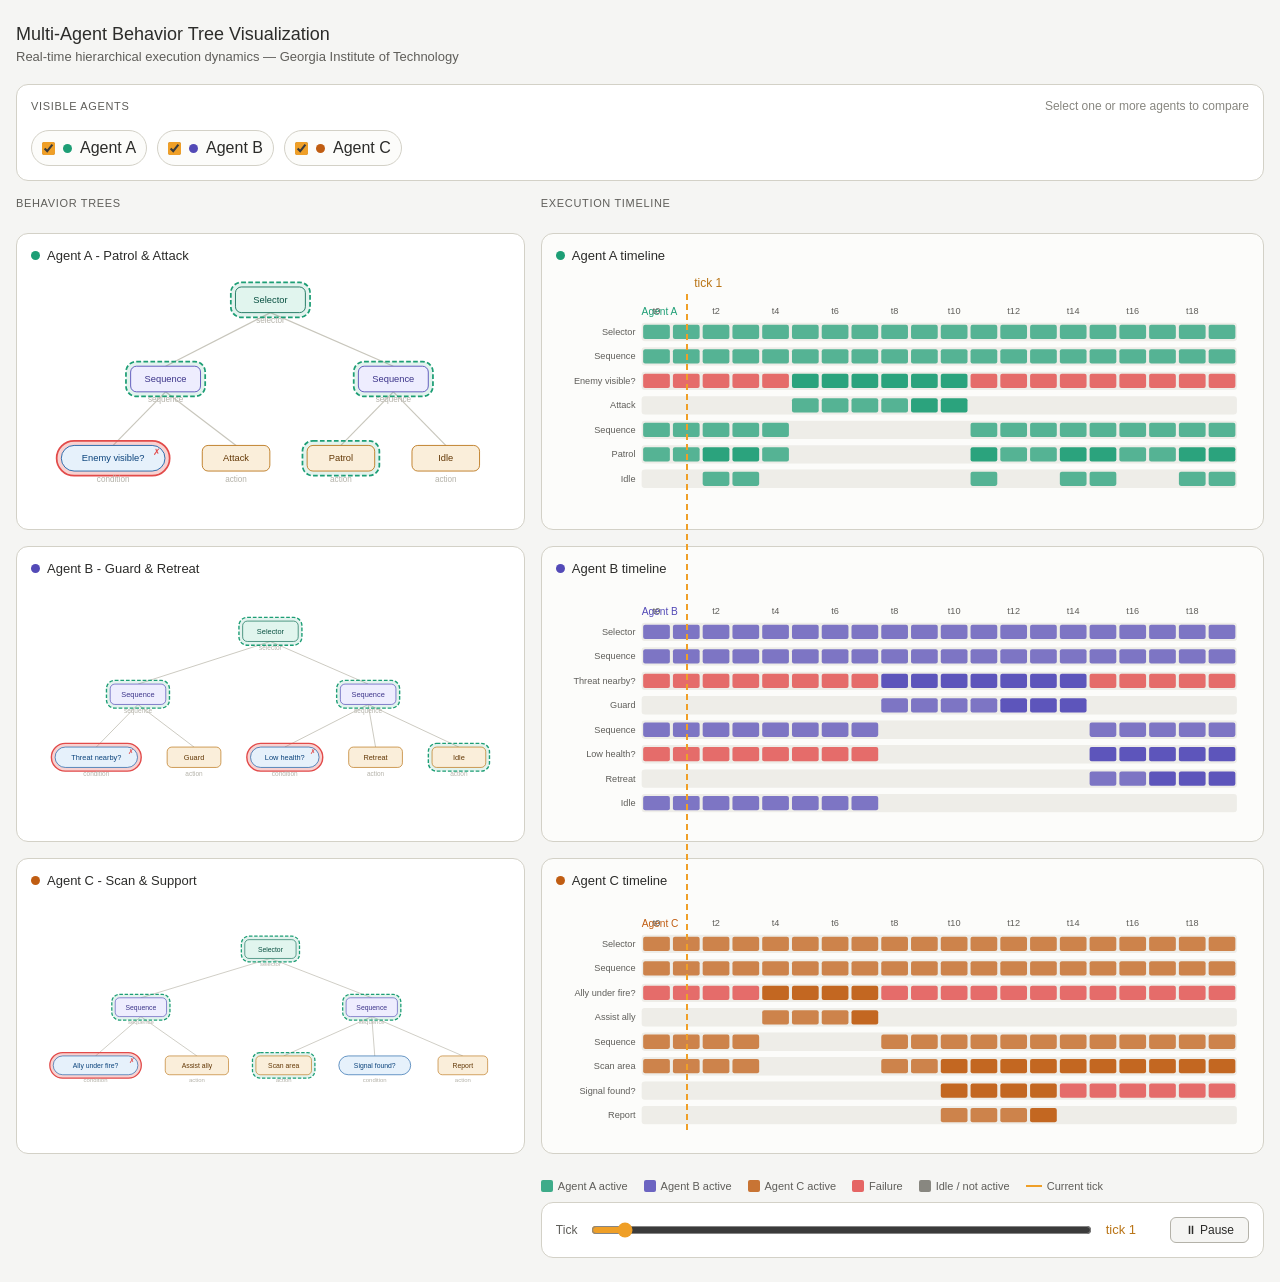
==== index.html @ 64e80cc0 "change layout & add some interactions" ====
<!DOCTYPE html>
<html lang="en">
<head>
  <meta charset="UTF-8" />
  <meta name="viewport" content="width=device-width, initial-scale=1.0"/>
  <title>Multi-Agent Behavior Tree Visualization</title>
  <link rel="stylesheet" href="styles.css" />
</head>
<body>
  <div class="page-shell">
    <h1>Multi-Agent Behavior Tree Visualization</h1>
    <p class="subtitle">Real-time hierarchical execution dynamics — Georgia Institute of Technology</p>
    <div class="timeline-overlay" aria-hidden="true">
      <div class="shared-tick-line" id="sharedTickLine"></div>
      <div class="shared-tick-label" id="sharedTickLabel">tick 0</div>
    </div>

    <div class="selector-card">
      <div class="selector-header">
        <div class="section-label">Visible agents</div>
        <div class="selector-hint">Select one or more agents to compare</div>
      </div>
      <div class="agent-selector" id="agentSelector"></div>
    </div>

    <div class="viz-layout">
      <div class="section-label">Behavior trees</div>
      <div class="section-label">Execution timeline</div>
      <div id="agentRows"></div>

      <div class="timeline-footer">
        <div class="legend" id="legend"></div>
        <div class="controls">
          <label>Tick</label>
          <input type="range" id="tickSlider" min="0" max="19" value="0" step="1"
            oninput="onSlider(this.value)">
          <span class="tick-display" id="tickDisplay">tick 0</span>
          <button id="playBtn" onclick="togglePlay()">⏸ Pause</button>
        </div>
      </div>
    </div>
  </div>

  <!-- ── Load mock data first, then the main app ── -->
  <script src="mockData.js"></script>
  <script src="main.js"></script>

</body>
</html>
---- styles.css ----
*, *::before, *::after { box-sizing: border-box; margin: 0; padding: 0; }
body {
  font-family: -apple-system, BlinkMacSystemFont, 'Segoe UI', sans-serif;
  background: #f5f5f3;
  color: #2c2c2a;
  padding: 24px 16px;
  min-height: 100vh;
}
@media (prefers-color-scheme: dark) {
  body { background: #1a1a18; color: #c2c0b6; }
  .tree-card, .controls, .selector-card { background: #2c2c2a; border-color: #444441; }
  .timeline-agent-card { background: #242422; border-color: #444441; }
  .selector-option { background: #242422; border-color: #444441; }
  .section-label { color: #888780; }
  .subtitle { color: #888780; }
  button { background: #3a3a38; border-color: #555553; color: #c2c0b6; }
  button:hover { background: #4a4a48; }
}

h1 { font-size: 18px; font-weight: 500; margin-bottom: 4px; }
.subtitle { font-size: 13px; color: #5F5E5A; margin-bottom: 20px; }

.page-shell {
  max-width: 1380px;
  margin: 0 auto;
  position: relative;
}

.selector-card {
  background: #fff;
  border: 0.5px solid #d3d1c7;
  border-radius: 12px;
  padding: 14px;
  margin-bottom: 16px;
}

.selector-header {
  display: flex;
  justify-content: space-between;
  align-items: baseline;
  gap: 12px;
  margin-bottom: 10px;
}

.selector-hint {
  font-size: 12px;
  color: #888780;
}

.agent-selector {
  display: flex;
  gap: 10px;
  flex-wrap: wrap;
}

.selector-option {
  display: inline-flex;
  align-items: center;
  gap: 8px;
  padding: 8px 10px;
  border: 0.5px solid #d3d1c7;
  border-radius: 999px;
  background: #fcfcfa;
}

.selector-option input {
  accent-color: #EF9F27;
}

.viz-layout {
  display: grid;
  grid-template-columns: minmax(360px, 0.95fr) minmax(520px, 1.35fr);
  gap: 16px;
  align-items: stretch;
}

#agentRows {
  grid-column: 1 / -1;
  display: flex;
  flex-direction: column;
  gap: 16px;
}

.agent-row {
  grid-column: 1 / -1;
  display: grid;
  grid-template-columns: minmax(360px, 0.95fr) minmax(520px, 1.35fr);
  gap: 16px;
}

.section-label {
  font-size: 11px; font-weight: 500; color: #5F5E5A;
  text-transform: uppercase; letter-spacing: 0.06em; margin-bottom: 8px;
}

.tree-card {
  background: #fff; border: 0.5px solid #d3d1c7;
  border-radius: 12px; padding: 14px;
  display: flex;
  flex-direction: column;
  min-height: 0;
}
.tree-title {
  font-weight: 500; font-size: 13px;
  margin-bottom: 10px;
  display: flex; align-items: center; gap: 7px;
}
.tree-card svg {
  flex: 1;
  width: 100%;
  min-height: 240px;
}
.agent-dot { width: 9px; height: 9px; border-radius: 50%; flex-shrink: 0; }
.dot-a { background: #1D9E75; }
.dot-b { background: #534AB7; }
.dot-c { background: #C05D12; }

.timeline-agent-card {
  border: 0.5px solid #d3d1c7;
  border-radius: 12px;
  padding: 14px 14px 12px;
  background: #fcfcfa;
  display: flex;
  flex-direction: column;
  min-height: 0;
}
.timeline-agent-card svg {
  width: 100%;
  flex: 1;
  min-height: 180px;
}
.timeline-agent-card .tree-title {
  margin-bottom: 8px;
}
.timeline-footer {
  grid-column: 2;
  display: flex;
  flex-direction: column;
  gap: 10px;
}

.controls {
  background: #fff; border: 0.5px solid #d3d1c7;
  border-radius: 12px; padding: 14px;
  display: flex; align-items: center; gap: 14px; flex-wrap: wrap;
}
.controls label { font-size: 12px; color: #5F5E5A; white-space: nowrap; }
input[type=range] { flex: 1; min-width: 120px; accent-color: #EF9F27; }
.tick-display {
  font-size: 13px; font-weight: 500; color: #BA7517;
  min-width: 50px; white-space: nowrap;
}
button {
  font-size: 12px; padding: 5px 14px; border-radius: 6px;
  border: 0.5px solid #b4b2a9; background: #f5f5f3;
  color: #2c2c2a; cursor: pointer; white-space: nowrap;
}
button:hover { background: #e8e7e3; }

.legend { display: flex; gap: 16px; margin-top: 10px; flex-wrap: wrap; }
.legend-item { display: flex; align-items: center; gap: 5px; font-size: 11px; color: #5F5E5A; }
.legend-swatch { width: 12px; height: 12px; border-radius: 2px; flex-shrink: 0; }
.legend-dash { width: 16px; height: 2px; background: #EF9F27; flex-shrink: 0; }
.timeline-overlay {
  position: absolute;
  inset: 0;
  pointer-events: none;
  z-index: 5;
}
.shared-tick-line {
  position: absolute;
  width: 0;
  border-left: 2px dashed #EF9F27;
  display: none;
}
.shared-tick-label {
  position: absolute;
  font-size: 12px;
  font-weight: 500;
  color: #BA7517;
  white-space: nowrap;
  display: none;
}

@media (max-width: 980px) {
  .viz-layout {
    grid-template-columns: 1fr;
  }

  #agentRows,
  .agent-row {
    grid-template-columns: 1fr;
  }

  .tree-card svg {
    min-height: 220px;
  }

  .timeline-agent-card svg {
    min-height: 220px;
  }

  .timeline-footer {
    grid-column: auto;
  }

  .selector-header {
    flex-direction: column;
    align-items: flex-start;
  }
}
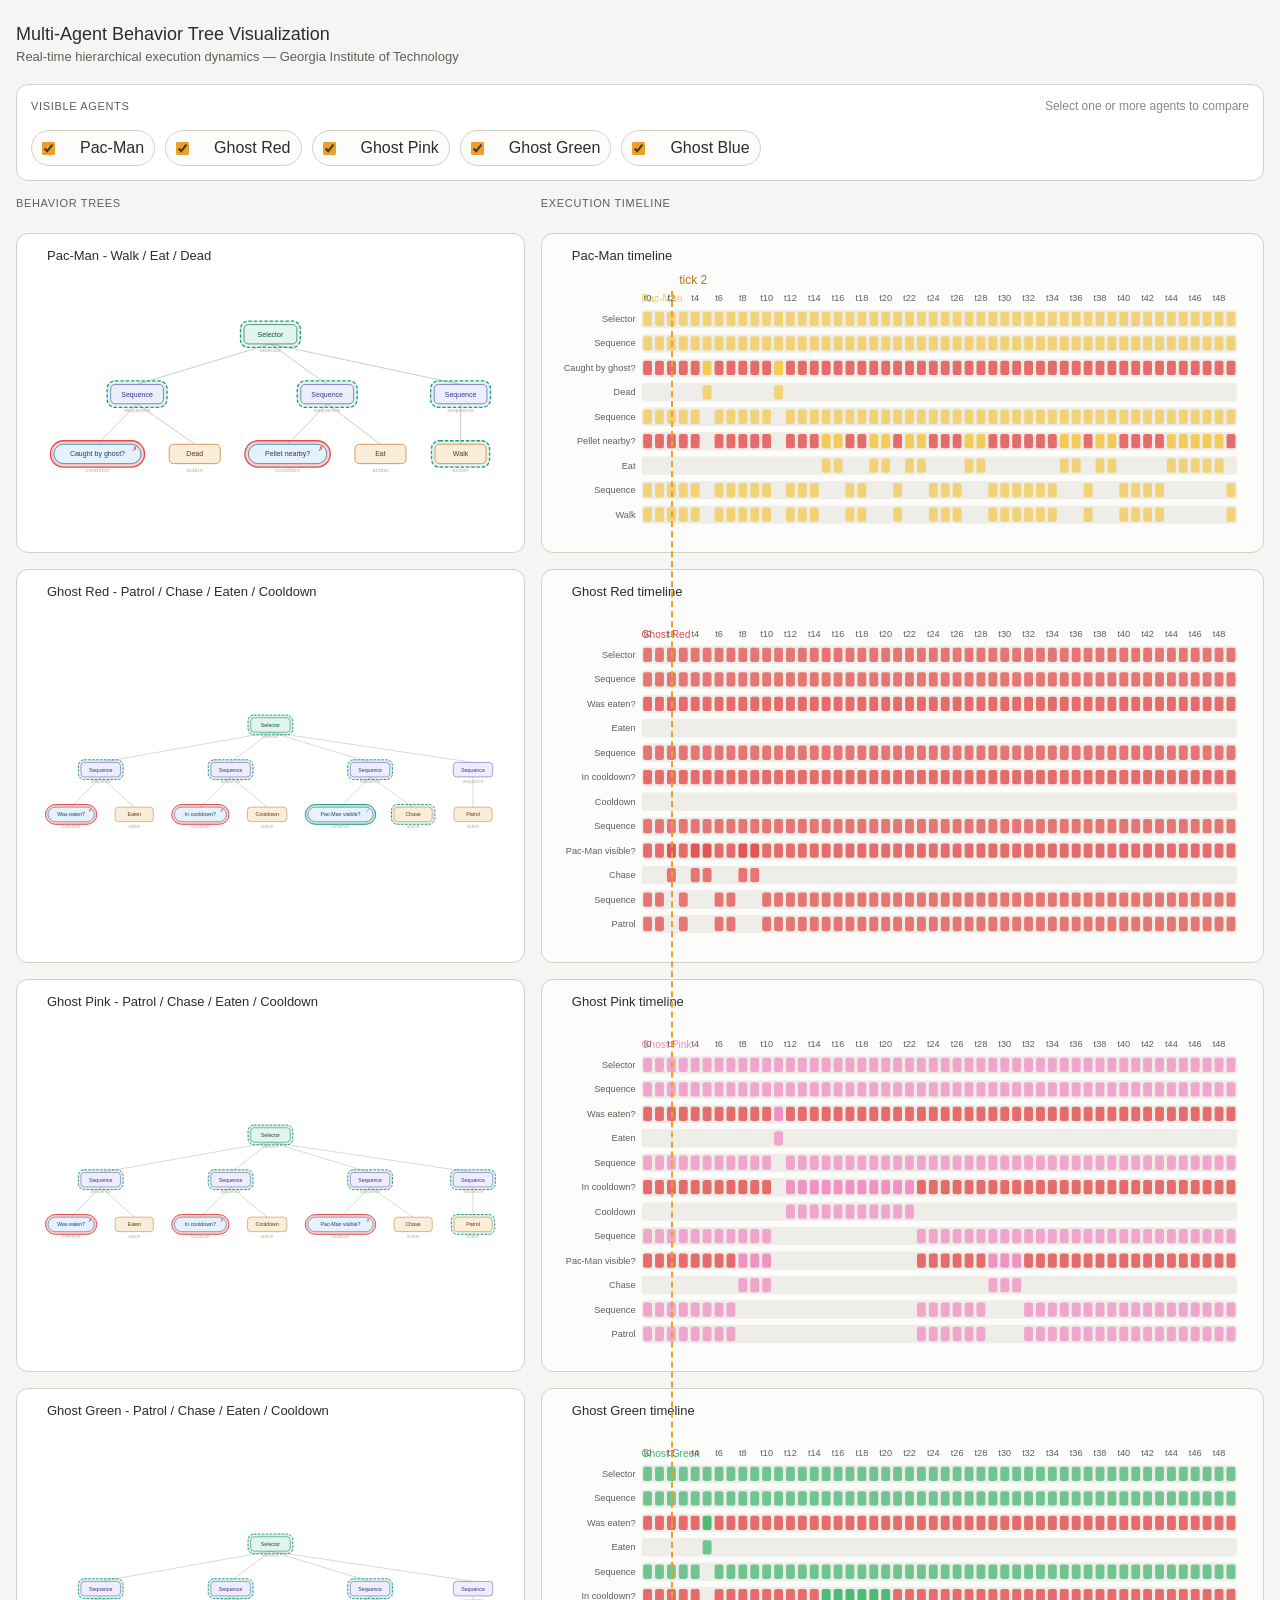
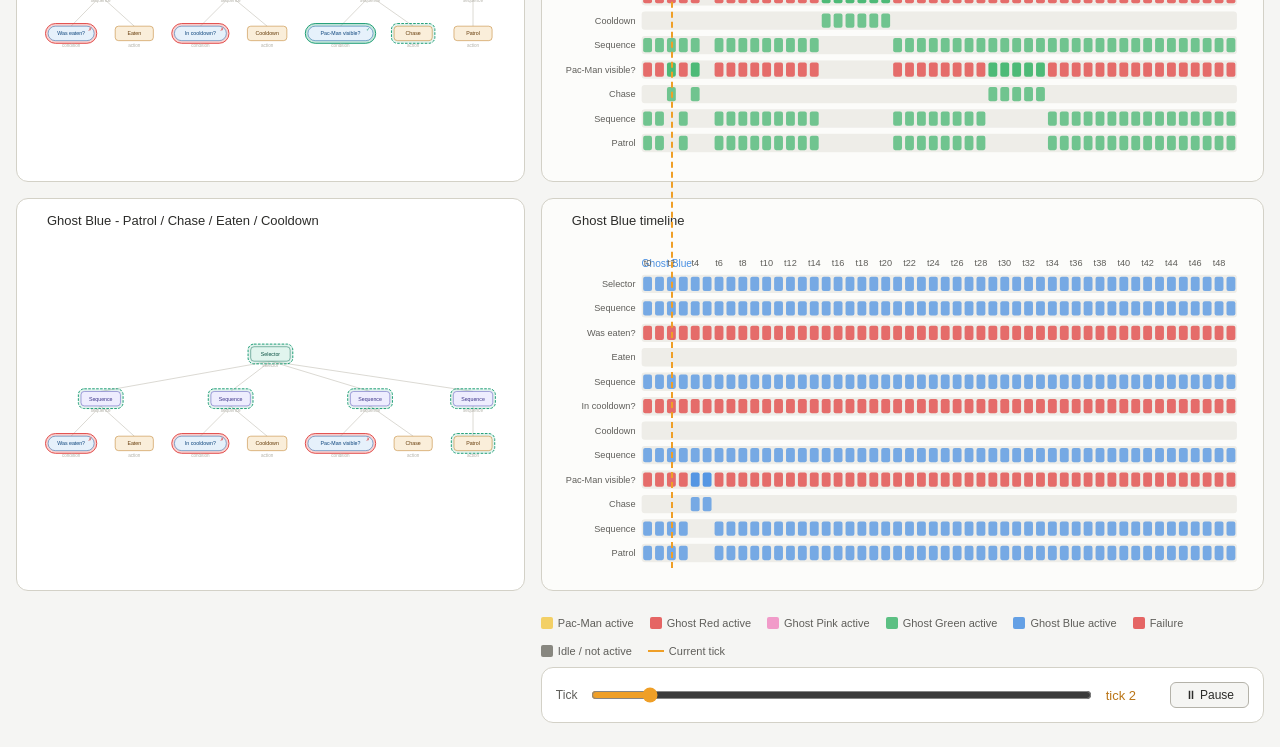
==== commit cf6e47ea: "pacman data" ====
--- a/index.html
+++ b/index.html
@@ -42,7 +42,7 @@
   </div>
 
   <!-- ── Load mock data first, then the main app ── -->
-  <script src="mockData.js"></script>
+  <script src="pacmanData.js"></script>
   <script src="main.js"></script>
 
 </body>
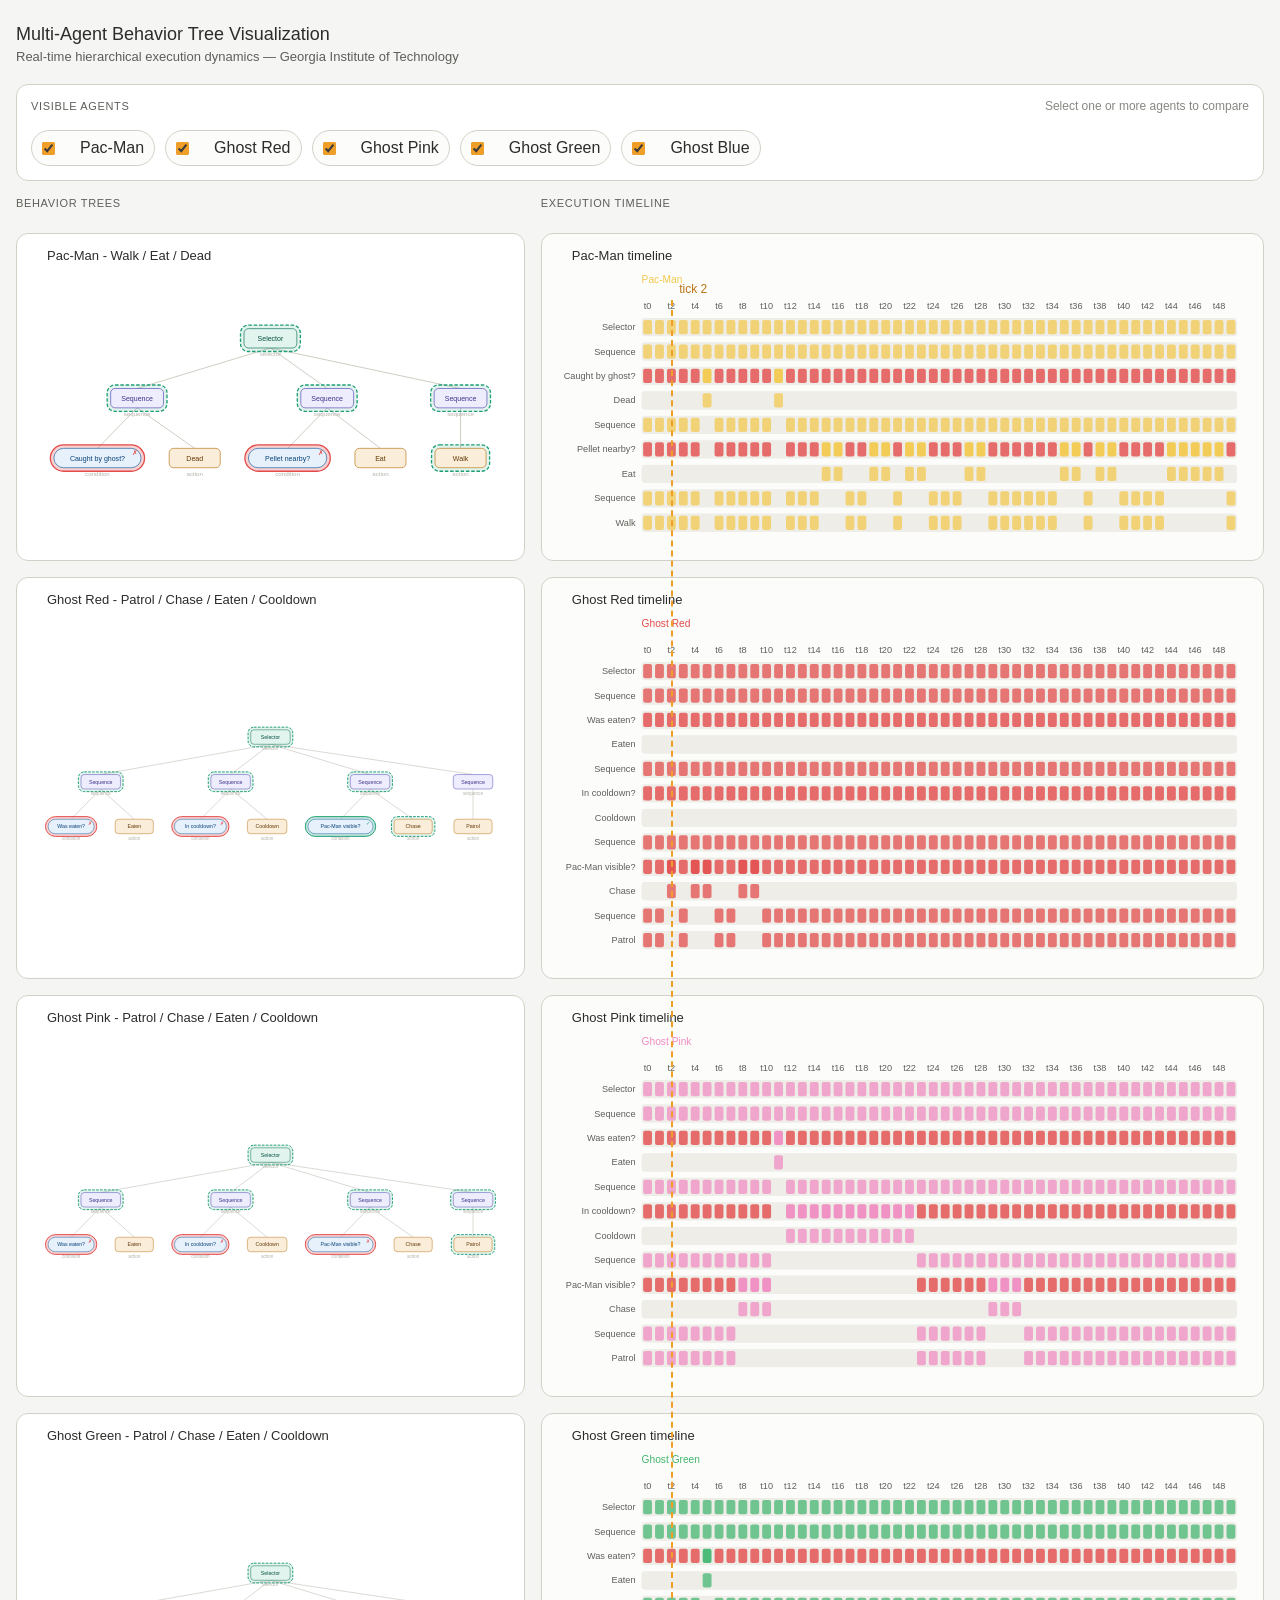
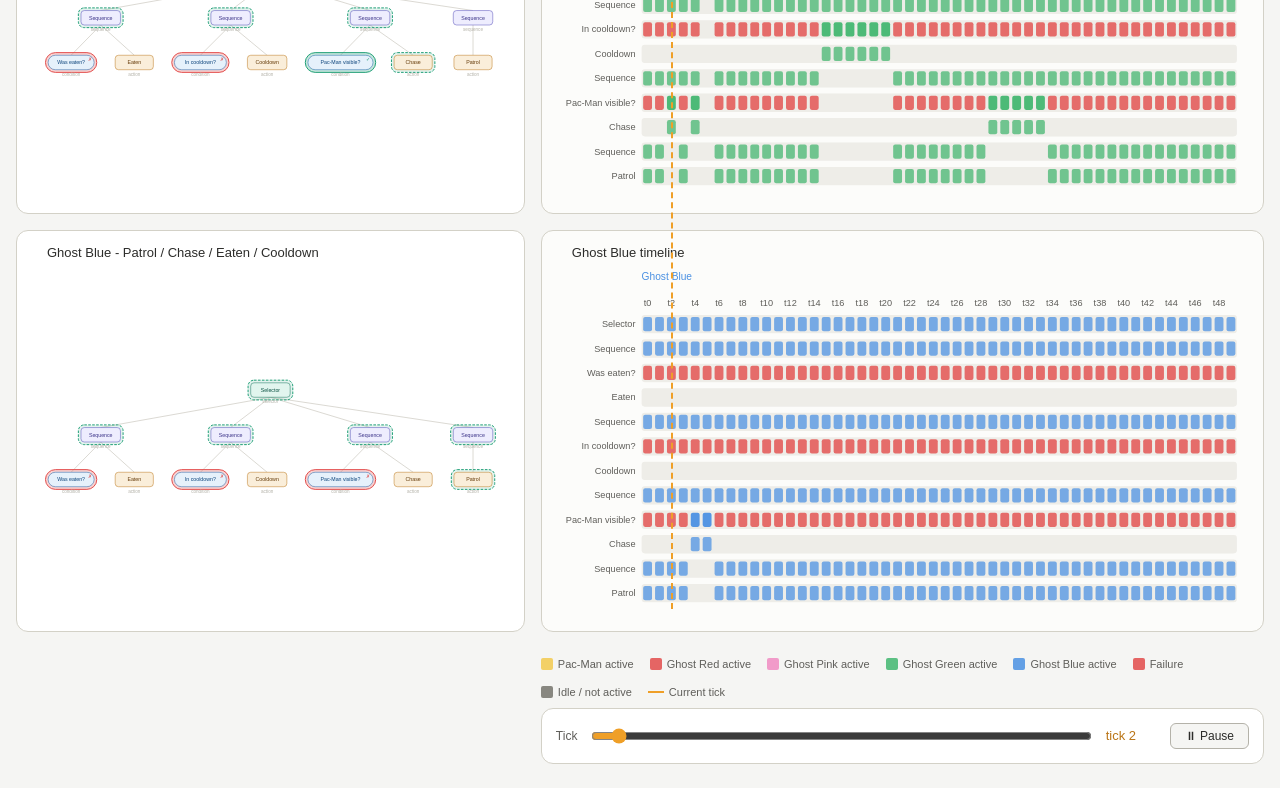
==== commit b97d5e54: "fix some bugs" ====
--- a/index.html
+++ b/index.html
@@ -32,7 +32,7 @@
         <div class="legend" id="legend"></div>
         <div class="controls">
           <label>Tick</label>
-          <input type="range" id="tickSlider" min="0" max="19" value="0" step="1"
+          <input type="range" id="tickSlider" min="0" max="0" value="0" step="1"
             oninput="onSlider(this.value)">
           <span class="tick-display" id="tickDisplay">tick 0</span>
           <button id="playBtn" onclick="togglePlay()">⏸ Pause</button>
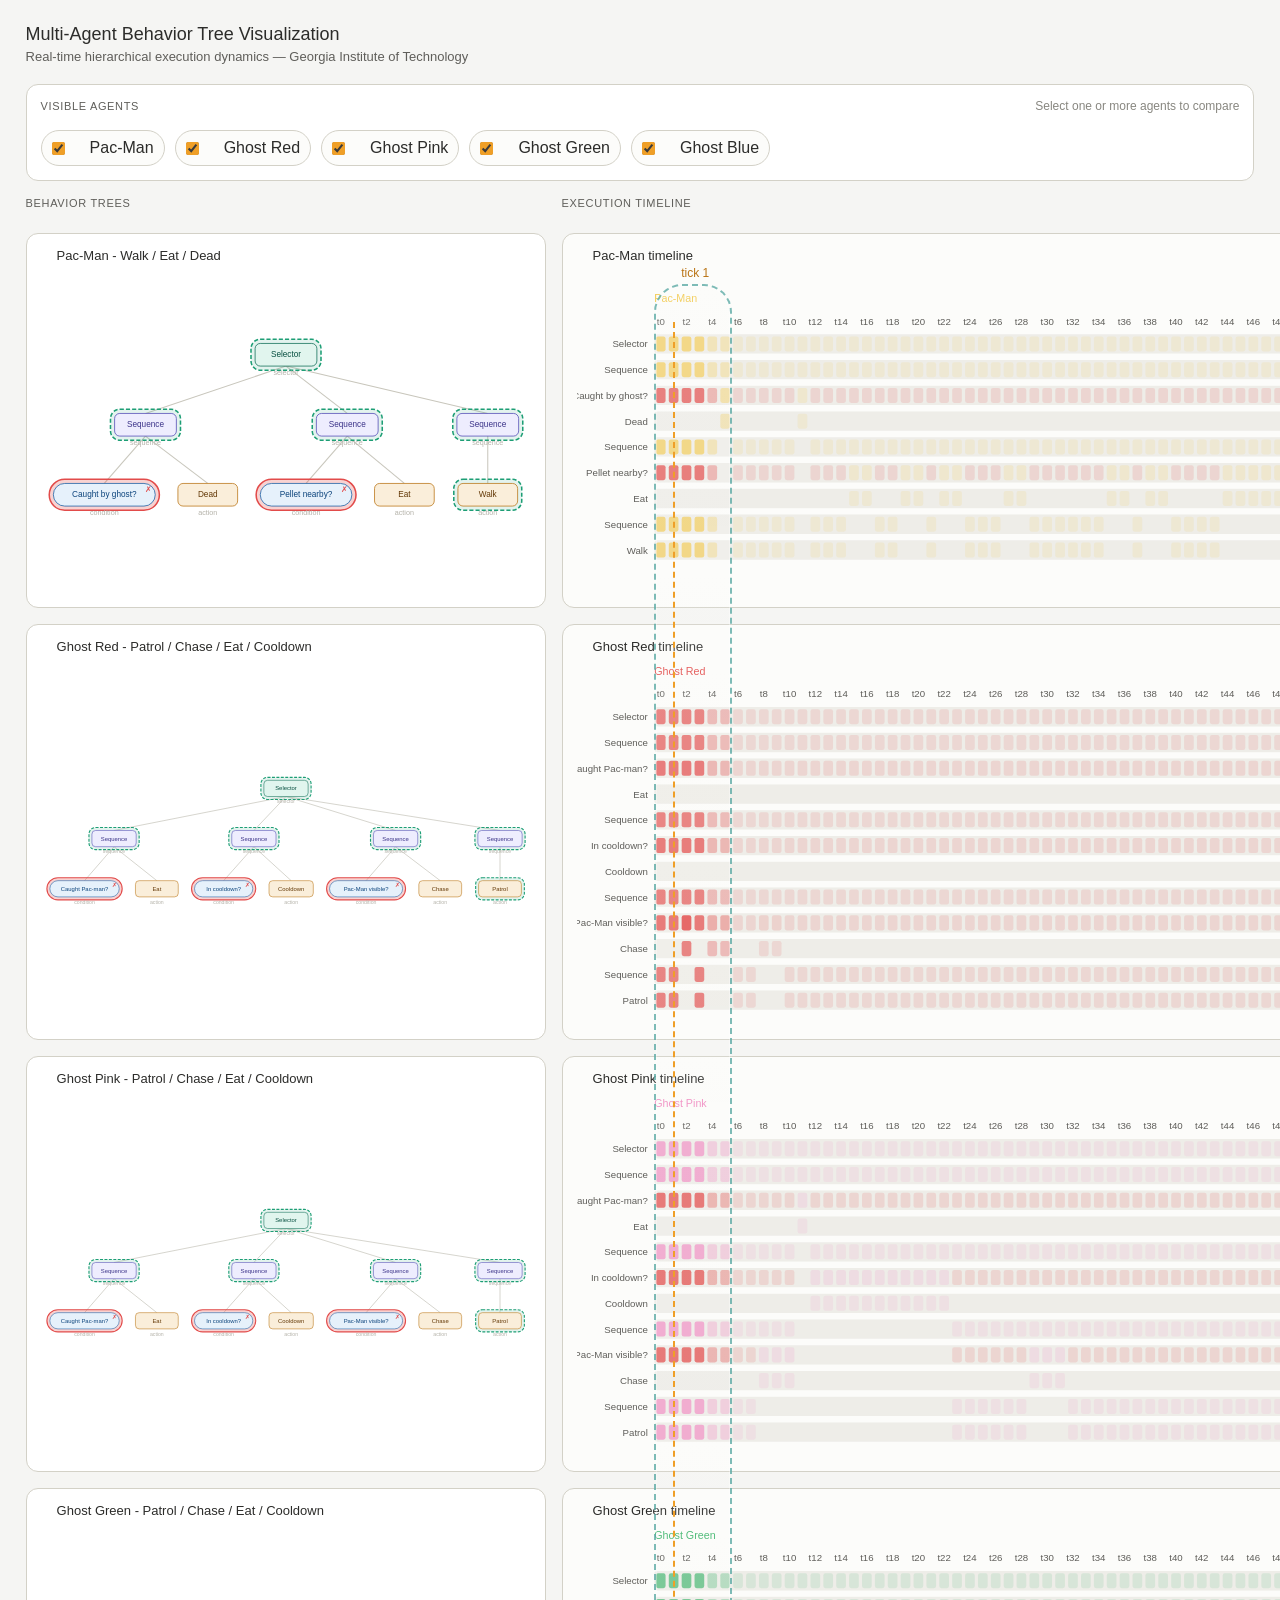
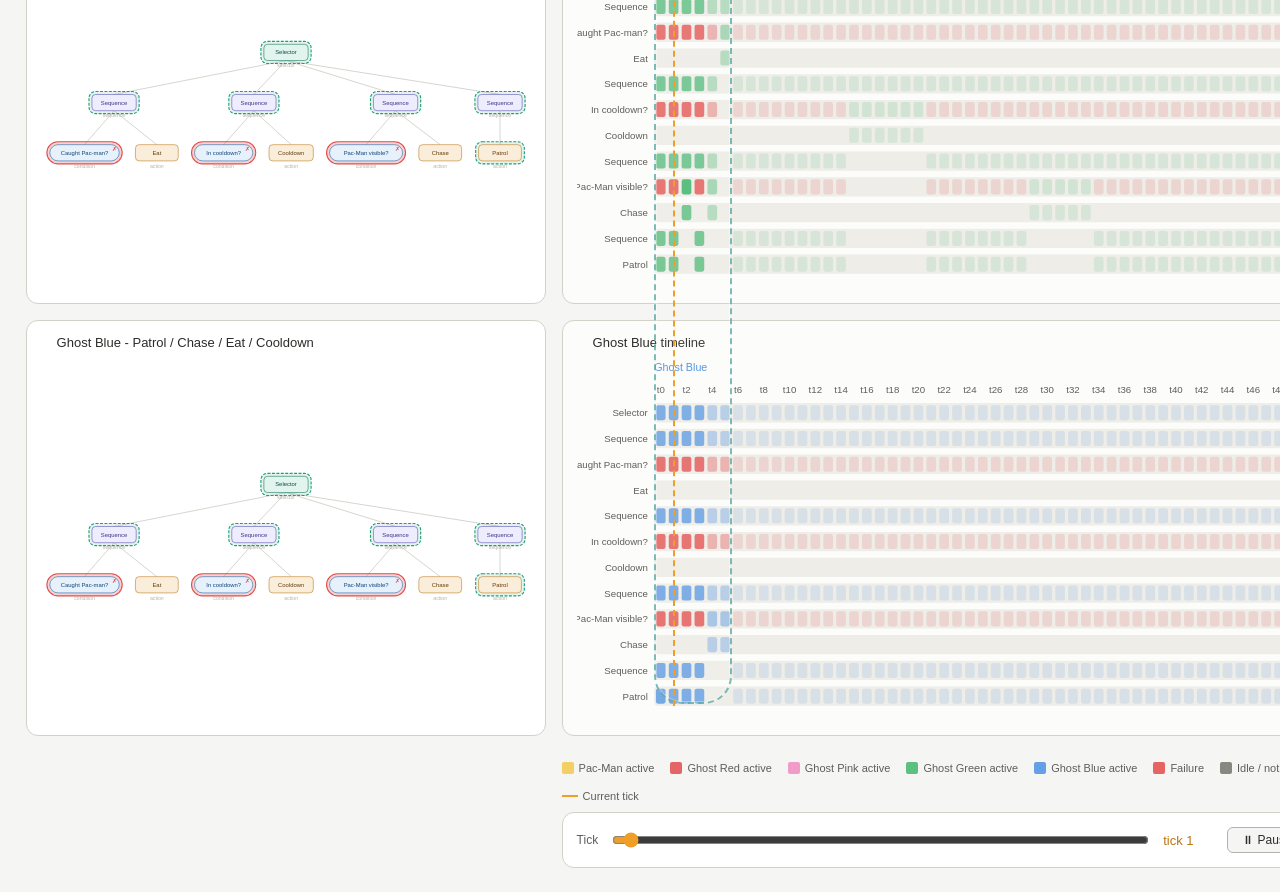
==== commit 6480fe39: "add hight/focus for timeline" ====
--- a/index.html
+++ b/index.html
@@ -11,6 +11,9 @@
     <h1>Multi-Agent Behavior Tree Visualization</h1>
     <p class="subtitle">Real-time hierarchical execution dynamics — Georgia Institute of Technology</p>
     <div class="timeline-overlay" aria-hidden="true">
+      <div class="shared-tick-dim shared-tick-dim-left" id="sharedTickDimLeft"></div>
+      <div class="shared-tick-dim shared-tick-dim-right" id="sharedTickDimRight"></div>
+      <div class="shared-tick-focus" id="sharedTickFocus"></div>
       <div class="shared-tick-line" id="sharedTickLine"></div>
       <div class="shared-tick-label" id="sharedTickLabel">tick 0</div>
     </div>
--- a/styles.css
+++ b/styles.css
@@ -21,7 +21,7 @@
 .subtitle { font-size: 13px; color: #5F5E5A; margin-bottom: 20px; }
 
 .page-shell {
-  max-width: 1380px;
+  width: min(96vw, 1820px);
   margin: 0 auto;
   position: relative;
 }
@@ -69,7 +69,7 @@
 
 .viz-layout {
   display: grid;
-  grid-template-columns: minmax(360px, 0.95fr) minmax(520px, 1.35fr);
+  grid-template-columns: minmax(520px, 1.1fr) minmax(760px, 1.3fr);
   gap: 16px;
   align-items: stretch;
 }
@@ -84,7 +84,7 @@
 .agent-row {
   grid-column: 1 / -1;
   display: grid;
-  grid-template-columns: minmax(360px, 0.95fr) minmax(520px, 1.35fr);
+  grid-template-columns: minmax(520px, 1.1fr) minmax(760px, 1.3fr);
   gap: 16px;
 }
 
@@ -108,7 +108,7 @@
 .tree-card svg {
   flex: 1;
   width: 100%;
-  min-height: 240px;
+  min-height: 320px;
 }
 .agent-dot { width: 9px; height: 9px; border-radius: 50%; flex-shrink: 0; }
 .dot-a { background: #1D9E75; }
@@ -127,7 +127,7 @@
 .timeline-agent-card svg {
   width: 100%;
   flex: 1;
-  min-height: 180px;
+  min-height: 220px;
 }
 .timeline-agent-card .tree-title {
   margin-bottom: 8px;
@@ -167,6 +167,29 @@
   pointer-events: none;
   z-index: 5;
 }
+.shared-tick-dim {
+  position: absolute;
+  display: none;
+  background: rgba(255, 255, 255, 0.56);
+  backdrop-filter: blur(2px);
+}
+.shared-tick-focus {
+  position: absolute;
+  display: none;
+  border: 2px dashed rgba(93, 170, 165, 0.8);
+  border-radius: 28px;
+  pointer-events: auto;
+  cursor: grab;
+  background: linear-gradient(
+    180deg,
+    rgba(255, 255, 255, 0.14) 0%,
+    rgba(255, 255, 255, 0.06) 100%
+  );
+  box-shadow: 0 0 0 1px rgba(255, 255, 255, 0.32) inset;
+}
+.shared-tick-focus:active {
+  cursor: grabbing;
+}
 .shared-tick-line {
   position: absolute;
   width: 0;
@@ -193,7 +216,7 @@
   }
 
   .tree-card svg {
-    min-height: 220px;
+    min-height: 240px;
   }
 
   .timeline-agent-card svg {
@@ -209,3 +232,18 @@
     align-items: flex-start;
   }
 }
+
+@media (prefers-color-scheme: dark) {
+  .shared-tick-dim {
+    background: rgba(20, 20, 18, 0.58);
+  }
+
+  .shared-tick-focus {
+    background: linear-gradient(
+      180deg,
+      rgba(255, 255, 255, 0.04) 0%,
+      rgba(255, 255, 255, 0.02) 100%
+    );
+    box-shadow: 0 0 0 1px rgba(255, 255, 255, 0.08) inset;
+  }
+}
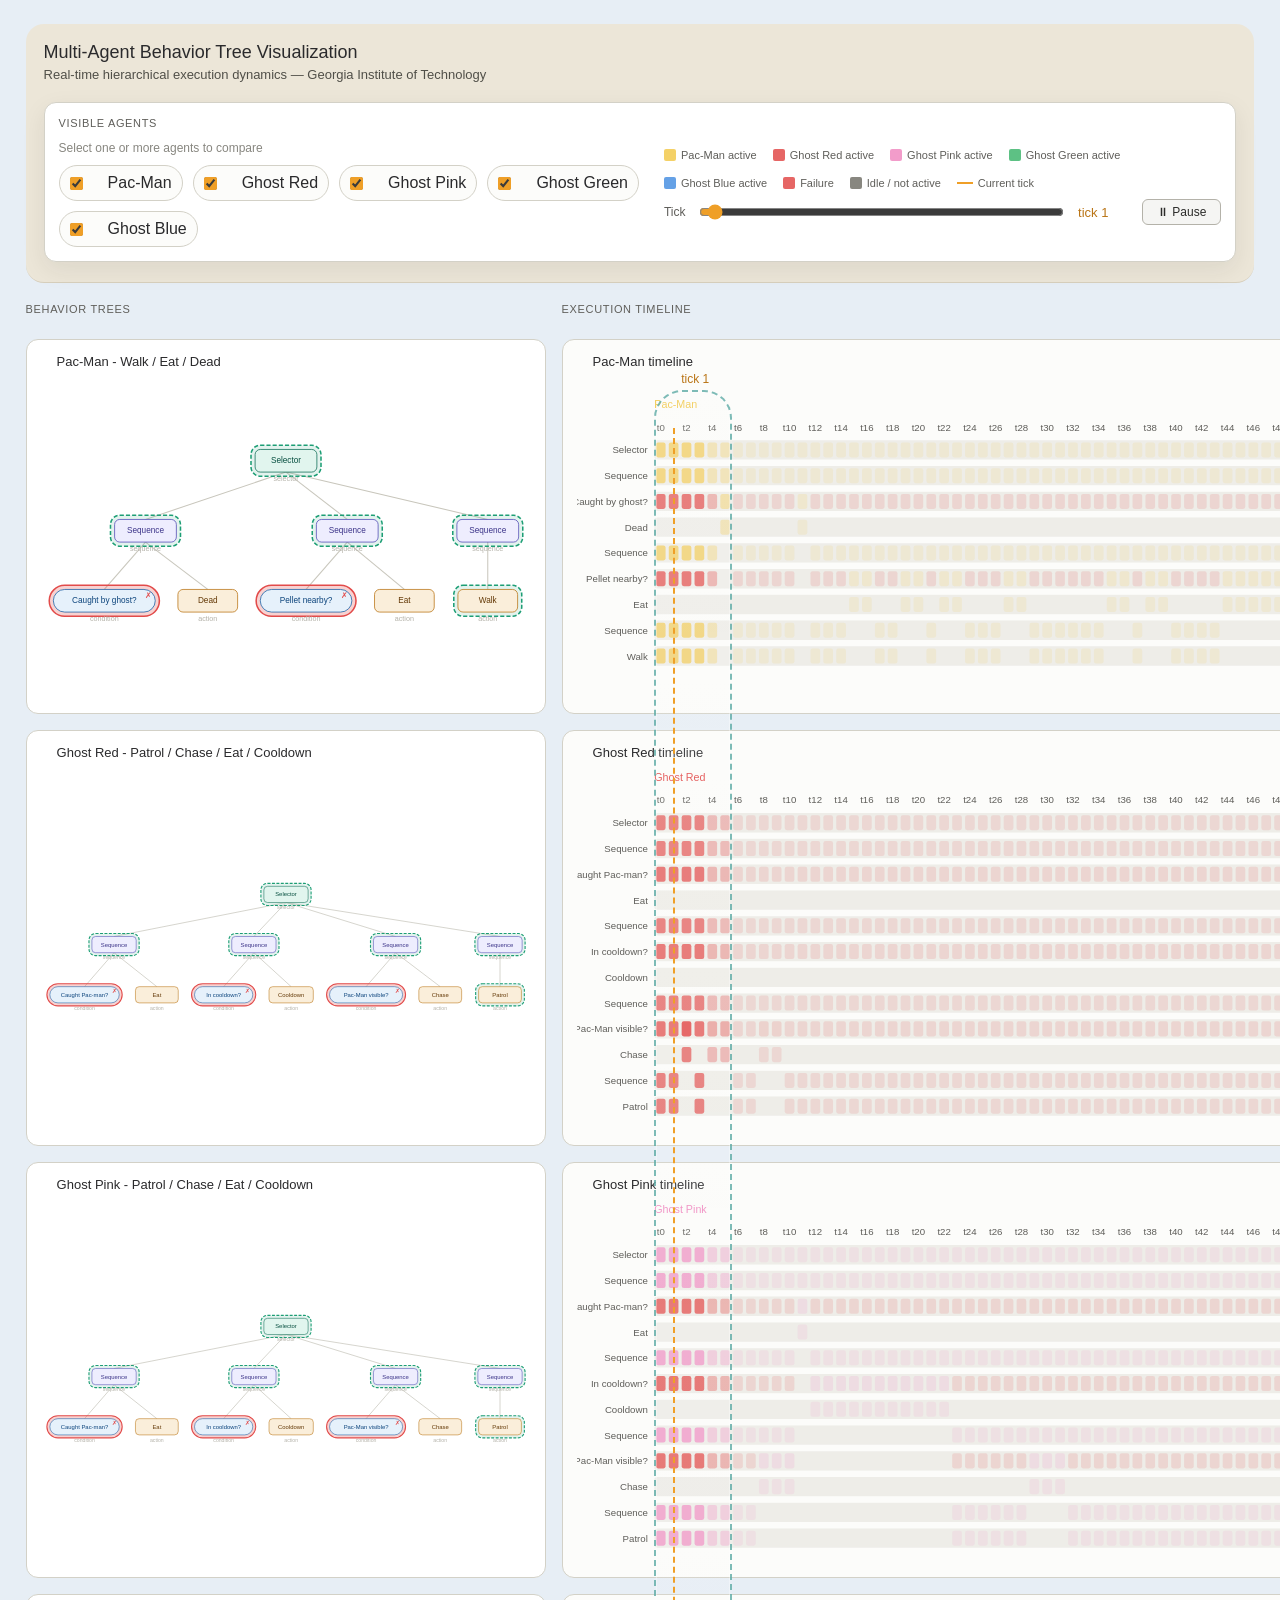
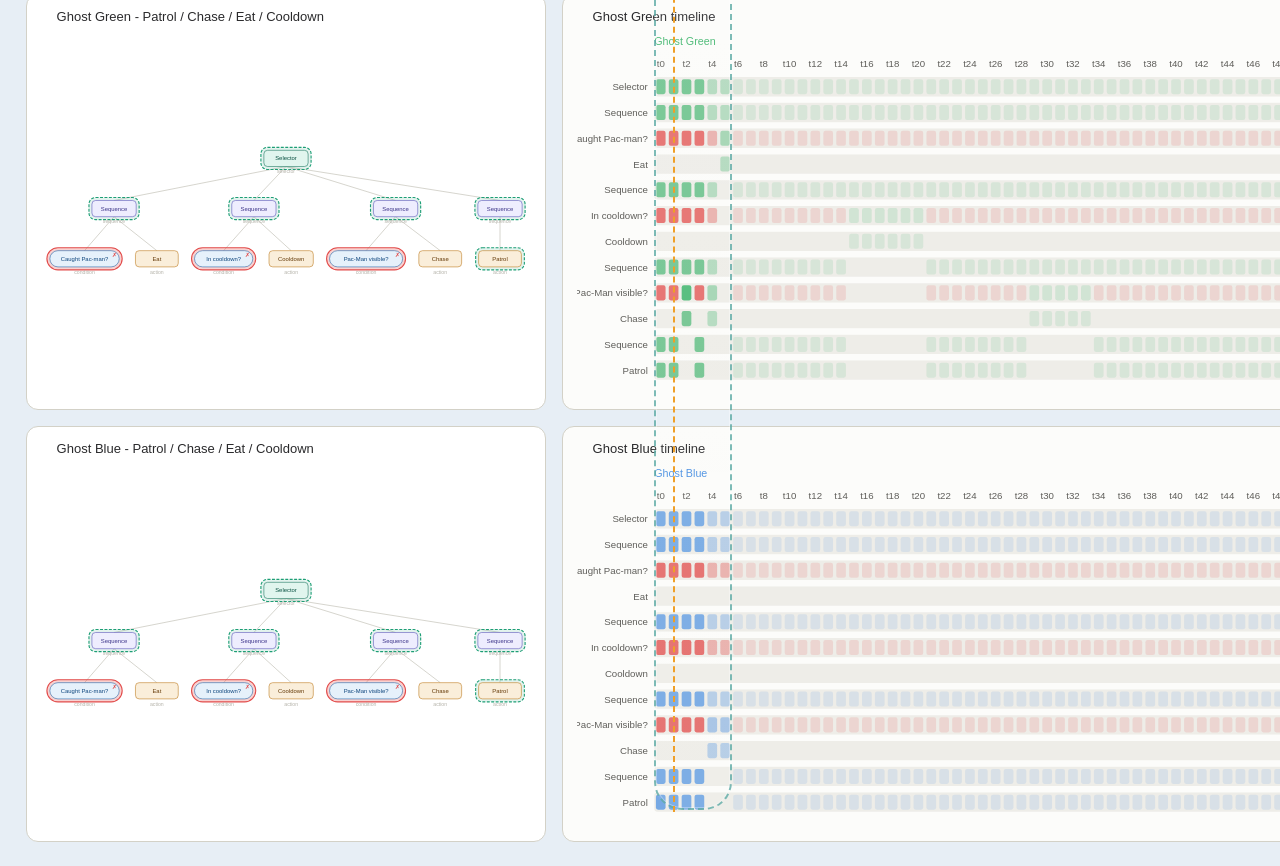
==== commit 8efbfb14: "fixed header always at top, combined agent selector and timeline bar" ====
--- a/index.html
+++ b/index.html
@@ -8,8 +8,34 @@
 </head>
 <body>
   <div class="page-shell">
-    <h1>Multi-Agent Behavior Tree Visualization</h1>
-    <p class="subtitle">Real-time hierarchical execution dynamics — Georgia Institute of Technology</p>
+    <div class="page-header">
+      <h1>Multi-Agent Behavior Tree Visualization</h1>
+      <p class="subtitle">Real-time hierarchical execution dynamics — Georgia Institute of Technology</p>
+
+      <div class="selector-card">
+        <div class="selector-main">
+          <div class="selector-panel">
+            <div class="selector-header">
+              <div class="section-label">Visible agents</div>
+              <div class="selector-hint">Select one or more agents to compare</div>
+            </div>
+            <div class="agent-selector" id="agentSelector"></div>
+          </div>
+
+          <div class="timeline-footer">
+            <div class="legend" id="legend"></div>
+            <div class="controls">
+              <label>Tick</label>
+              <input type="range" id="tickSlider" min="0" max="0" value="0" step="1"
+                oninput="onSlider(this.value)">
+              <span class="tick-display" id="tickDisplay">tick 0</span>
+              <button id="playBtn" onclick="togglePlay()">⏸ Pause</button>
+            </div>
+          </div>
+        </div>
+      </div>
+    </div>
+
     <div class="timeline-overlay" aria-hidden="true">
       <div class="shared-tick-dim shared-tick-dim-left" id="sharedTickDimLeft"></div>
       <div class="shared-tick-dim shared-tick-dim-right" id="sharedTickDimRight"></div>
@@ -18,29 +44,10 @@
       <div class="shared-tick-label" id="sharedTickLabel">tick 0</div>
     </div>
 
-    <div class="selector-card">
-      <div class="selector-header">
-        <div class="section-label">Visible agents</div>
-        <div class="selector-hint">Select one or more agents to compare</div>
-      </div>
-      <div class="agent-selector" id="agentSelector"></div>
-    </div>
-
     <div class="viz-layout">
       <div class="section-label">Behavior trees</div>
       <div class="section-label">Execution timeline</div>
       <div id="agentRows"></div>
-
-      <div class="timeline-footer">
-        <div class="legend" id="legend"></div>
-        <div class="controls">
-          <label>Tick</label>
-          <input type="range" id="tickSlider" min="0" max="0" value="0" step="1"
-            oninput="onSlider(this.value)">
-          <span class="tick-display" id="tickDisplay">tick 0</span>
-          <button id="playBtn" onclick="togglePlay()">⏸ Pause</button>
-        </div>
-      </div>
     </div>
   </div>
 
@@ -48,5 +55,6 @@
   <script src="pacmanData.js"></script>
   <script src="main.js"></script>
 
+  <div class="node-tooltip" id="nodeTooltip" hidden></div>
 </body>
 </html>
--- a/styles.css
+++ b/styles.css
@@ -1,29 +1,99 @@
-*, *::before, *::after { box-sizing: border-box; margin: 0; padding: 0; }
+*,
+*::before,
+*::after {
+  box-sizing: border-box;
+  margin: 0;
+  padding: 0;
+}
+:root {
+  --page-bg: #e7eef5;
+  --header-bg: #ece6d8;
+  --header-shadow: 0 8px 24px rgba(44, 44, 42, 0.08);
+}
 body {
-  font-family: -apple-system, BlinkMacSystemFont, 'Segoe UI', sans-serif;
-  background: #f5f5f3;
-  color: #2c2c2a;
+  font-family: -apple-system, BlinkMacSystemFont, "Segoe UI", sans-serif;
+  background: var(--page-bg);
+  color: #2a2a2c;
   padding: 24px 16px;
   min-height: 100vh;
 }
 @media (prefers-color-scheme: dark) {
-  body { background: #1a1a18; color: #c2c0b6; }
-  .tree-card, .controls, .selector-card { background: #2c2c2a; border-color: #444441; }
-  .timeline-agent-card { background: #242422; border-color: #444441; }
-  .selector-option { background: #242422; border-color: #444441; }
-  .section-label { color: #888780; }
-  .subtitle { color: #888780; }
-  button { background: #3a3a38; border-color: #555553; color: #c2c0b6; }
-  button:hover { background: #4a4a48; }
-}
-
-h1 { font-size: 18px; font-weight: 500; margin-bottom: 4px; }
-.subtitle { font-size: 13px; color: #5F5E5A; margin-bottom: 20px; }
+  :root {
+    --page-bg: rgba(0, 48, 87, 0.2);
+    --header-bg: rgb(218, 207, 165);
+    --header-shadow: 0 10px 28px rgba(0, 0, 0, 0.3);
+  }
+
+  body {
+    color: #393834;
+  }
+  .tree-card,
+  .controls,
+  .selector-card {
+    background: #2c2c2a;
+    border-color: #444441;
+  }
+  .timeline-agent-card {
+    background: #242422;
+    border-color: #444441;
+  }
+  .selector-option {
+    background: #222423;
+    border-color: #444141;
+  }
+  .section-label {
+    color: #888780;
+  }
+  .subtitle {
+    color: #e0ded1;
+  }
+  button {
+    background: #3a3a38;
+    border-color: #555553;
+    color: #c2c0b6;
+  }
+  button:hover {
+    background: #4a4a48;
+  }
+  .shared-tick-dim {
+    background: rgba(20, 20, 18, 0.58);
+  }
+  .shared-tick-focus {
+    background: linear-gradient(
+      180deg,
+      rgba(255, 255, 255, 0.04) 0%,
+      rgba(255, 255, 255, 0.02) 100%
+    );
+    box-shadow: 0 0 0 1px rgba(255, 255, 255, 0.08) inset;
+  }
+}
+
+h1 {
+  font-size: 18px;
+  font-weight: 500;
+  margin-bottom: 4px;
+}
+.subtitle {
+  font-size: 13px;
+  color: #504f48;
+  margin-bottom: 20px;
+}
 
 .page-shell {
   width: min(96vw, 1820px);
   margin: 0 auto;
   position: relative;
+}
+
+.page-header {
+  position: sticky;
+  top: 0;
+  z-index: 20;
+  padding: 18px 18px 20px;
+  margin-bottom: 20px;
+  background: var(--header-bg);
+  border-bottom: 1px solid rgba(141, 123, 88, 0.22);
+  border-radius: 18px;
 }
 
 .selector-card {
@@ -31,14 +101,26 @@
   border: 0.5px solid #d3d1c7;
   border-radius: 12px;
   padding: 14px;
-  margin-bottom: 16px;
+  margin-bottom: 0;
+  box-shadow: var(--header-shadow);
+}
+
+.selector-main {
+  display: grid;
+  grid-template-columns: minmax(0, 1.05fr) minmax(320px, 1fr);
+  gap: 20px;
+  align-items: center;
+}
+
+.selector-panel {
+  min-width: 0;
 }
 
 .selector-header {
   display: flex;
-  justify-content: space-between;
-  align-items: baseline;
-  gap: 12px;
+  flex-direction: column;
+  align-items: flex-start;
+  gap: 4px;
   margin-bottom: 10px;
 }
 
@@ -64,7 +146,7 @@
 }
 
 .selector-option input {
-  accent-color: #EF9F27;
+  accent-color: #ef9f27;
 }
 
 .viz-layout {
@@ -89,31 +171,51 @@
 }
 
 .section-label {
-  font-size: 11px; font-weight: 500; color: #5F5E5A;
-  text-transform: uppercase; letter-spacing: 0.06em; margin-bottom: 8px;
+  font-size: 11px;
+  font-weight: 500;
+  color: #5f5e5a;
+  text-transform: uppercase;
+  letter-spacing: 0.06em;
+  margin-bottom: 8px;
 }
 
 .tree-card {
-  background: #fff; border: 0.5px solid #d3d1c7;
-  border-radius: 12px; padding: 14px;
+  background: #fff;
+  border: 0.5px solid #d3d1c7;
+  border-radius: 12px;
+  padding: 14px;
   display: flex;
   flex-direction: column;
   min-height: 0;
 }
 .tree-title {
-  font-weight: 500; font-size: 13px;
+  font-weight: 500;
+  font-size: 13px;
   margin-bottom: 10px;
-  display: flex; align-items: center; gap: 7px;
+  display: flex;
+  align-items: center;
+  gap: 7px;
 }
 .tree-card svg {
   flex: 1;
   width: 100%;
   min-height: 320px;
 }
-.agent-dot { width: 9px; height: 9px; border-radius: 50%; flex-shrink: 0; }
-.dot-a { background: #1D9E75; }
-.dot-b { background: #534AB7; }
-.dot-c { background: #C05D12; }
+.agent-dot {
+  width: 9px;
+  height: 9px;
+  border-radius: 50%;
+  flex-shrink: 0;
+}
+.dot-a {
+  background: #1d9e75;
+}
+.dot-b {
+  background: #534ab7;
+}
+.dot-c {
+  background: #c05d12;
+}
 
 .timeline-agent-card {
   border: 0.5px solid #d3d1c7;
@@ -133,34 +235,78 @@
   margin-bottom: 8px;
 }
 .timeline-footer {
-  grid-column: 2;
   display: flex;
   flex-direction: column;
   gap: 10px;
+  min-width: 0;
+  align-self: stretch;
+  justify-content: center;
 }
 
 .controls {
-  background: #fff; border: 0.5px solid #d3d1c7;
-  border-radius: 12px; padding: 14px;
-  display: flex; align-items: center; gap: 14px; flex-wrap: wrap;
-}
-.controls label { font-size: 12px; color: #5F5E5A; white-space: nowrap; }
-input[type=range] { flex: 1; min-width: 120px; accent-color: #EF9F27; }
+  background: #fff;
+  display: flex;
+  align-items: center;
+  gap: 14px;
+  flex-wrap: wrap;
+  justify-content: flex-start;
+}
+.controls label {
+  font-size: 12px;
+  color: #5f5e5a;
+  white-space: nowrap;
+}
+input[type="range"] {
+  flex: 1;
+  min-width: 120px;
+  accent-color: #ef9f27;
+}
 .tick-display {
-  font-size: 13px; font-weight: 500; color: #BA7517;
-  min-width: 50px; white-space: nowrap;
+  font-size: 13px;
+  font-weight: 500;
+  color: #ba7517;
+  min-width: 50px;
+  white-space: nowrap;
 }
 button {
-  font-size: 12px; padding: 5px 14px; border-radius: 6px;
-  border: 0.5px solid #b4b2a9; background: #f5f5f3;
-  color: #2c2c2a; cursor: pointer; white-space: nowrap;
-}
-button:hover { background: #e8e7e3; }
-
-.legend { display: flex; gap: 16px; margin-top: 10px; flex-wrap: wrap; }
-.legend-item { display: flex; align-items: center; gap: 5px; font-size: 11px; color: #5F5E5A; }
-.legend-swatch { width: 12px; height: 12px; border-radius: 2px; flex-shrink: 0; }
-.legend-dash { width: 16px; height: 2px; background: #EF9F27; flex-shrink: 0; }
+  font-size: 12px;
+  padding: 5px 14px;
+  border-radius: 6px;
+  border: 0.5px solid #b4b2a9;
+  background: #f5f5f3;
+  color: #2c2c2a;
+  cursor: pointer;
+  white-space: nowrap;
+}
+button:hover {
+  background: #e8e7e3;
+}
+
+.legend {
+  display: flex;
+  gap: 16px;
+  margin-top: 10px;
+  flex-wrap: wrap;
+}
+.legend-item {
+  display: flex;
+  align-items: center;
+  gap: 5px;
+  font-size: 11px;
+  color: #5f5e5a;
+}
+.legend-swatch {
+  width: 12px;
+  height: 12px;
+  border-radius: 2px;
+  flex-shrink: 0;
+}
+.legend-dash {
+  width: 16px;
+  height: 2px;
+  background: #ef9f27;
+  flex-shrink: 0;
+}
 .timeline-overlay {
   position: absolute;
   inset: 0;
@@ -193,19 +339,51 @@
 .shared-tick-line {
   position: absolute;
   width: 0;
-  border-left: 2px dashed #EF9F27;
+  border-left: 2px dashed #ef9f27;
   display: none;
 }
 .shared-tick-label {
   position: absolute;
   font-size: 12px;
   font-weight: 500;
-  color: #BA7517;
+  color: #ba7517;
   white-space: nowrap;
   display: none;
 }
+.node-tooltip {
+  position: fixed;
+  pointer-events: none;
+  padding: 10px 12px;
+  border-radius: 12px;
+  background: rgba(31, 26, 23, 0.94);
+  color: #fff8f0;
+  font-family: Arial, Helvetica, sans-serif;
+  font-size: 12px;
+  line-height: 1.35;
+  opacity: 0;
+  transform: translateY(8px);
+  transition:
+    opacity 0.18s ease,
+    transform 0.18s ease;
+  box-shadow: 0 14px 30px rgba(31, 22, 17, 0.25);
+  z-index: 30;
+  max-width: 220px;
+}
+.node-tooltip strong {
+  display: block;
+  margin-bottom: 4px;
+  font-size: 12px;
+}
+.node-tooltip .tooltip-meta {
+  color: rgba(255, 248, 240, 0.72);
+}
 
 @media (max-width: 980px) {
+  .selector-main {
+    grid-template-columns: 1fr;
+    gap: 14px;
+  }
+
   .viz-layout {
     grid-template-columns: 1fr;
   }
@@ -222,28 +400,4 @@
   .timeline-agent-card svg {
     min-height: 220px;
   }
-
-  .timeline-footer {
-    grid-column: auto;
-  }
-
-  .selector-header {
-    flex-direction: column;
-    align-items: flex-start;
-  }
-}
-
-@media (prefers-color-scheme: dark) {
-  .shared-tick-dim {
-    background: rgba(20, 20, 18, 0.58);
-  }
-
-  .shared-tick-focus {
-    background: linear-gradient(
-      180deg,
-      rgba(255, 255, 255, 0.04) 0%,
-      rgba(255, 255, 255, 0.02) 100%
-    );
-    box-shadow: 0 0 0 1px rgba(255, 255, 255, 0.08) inset;
-  }
-}
+}
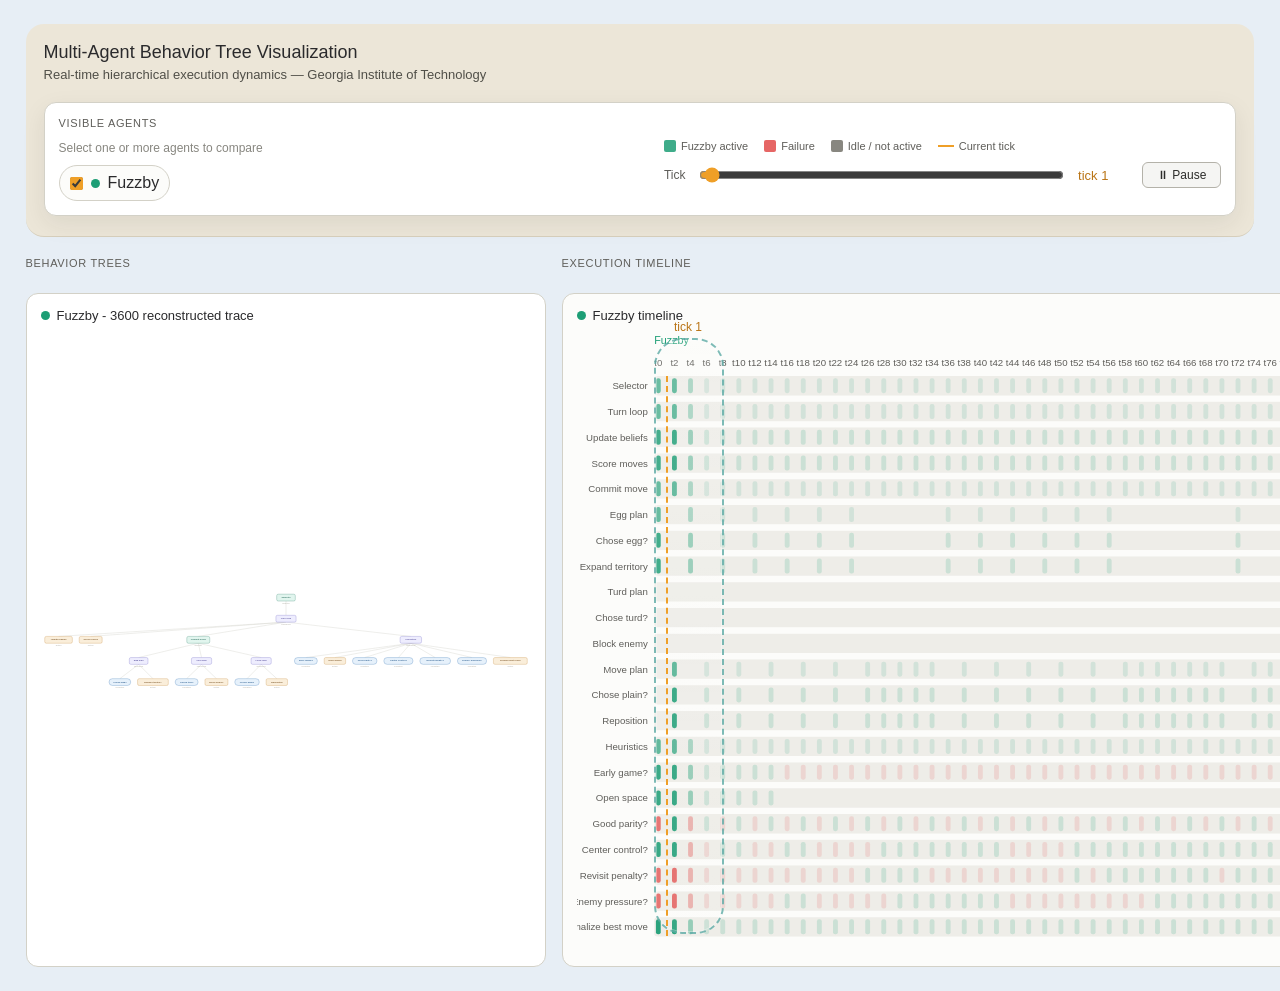
==== commit 2a1dc8e1: "ai agent rule-based agent vis data" ====
--- a/index.html
+++ b/index.html
@@ -52,7 +52,7 @@
   </div>
 
   <!-- ── Load mock data first, then the main app ── -->
-  <script src="pacmanData.js"></script>
+  <script src="fuzzbyData.js"></script>
   <script src="main.js"></script>
 
   <div class="node-tooltip" id="nodeTooltip" hidden></div>
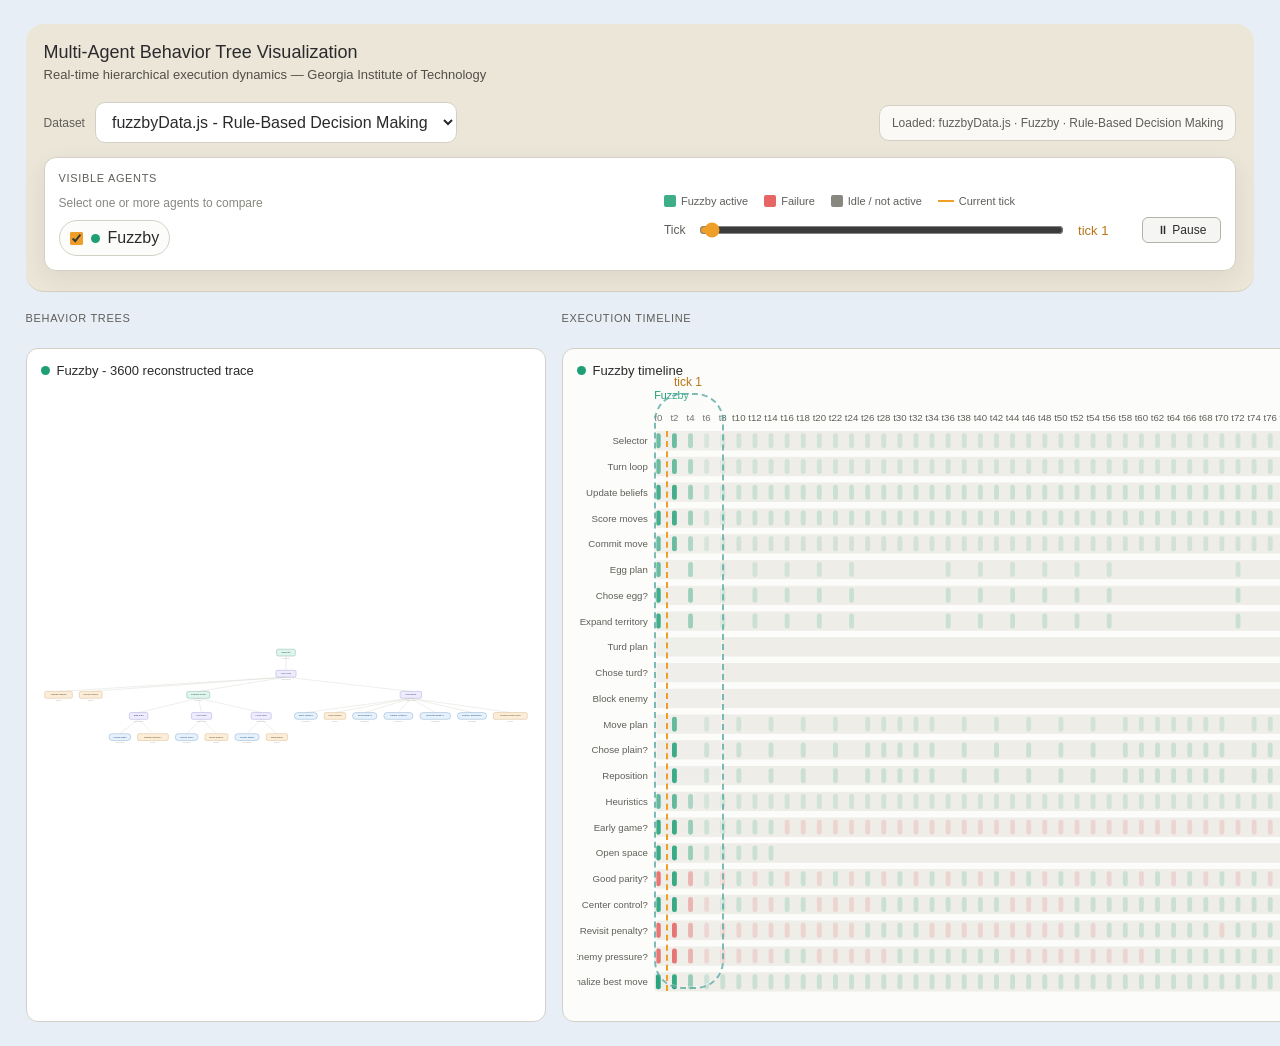
==== commit 6f47b035: "add dataset selection panel" ====
--- a/index.html
+++ b/index.html
@@ -11,6 +11,19 @@
     <div class="page-header">
       <h1>Multi-Agent Behavior Tree Visualization</h1>
       <p class="subtitle">Real-time hierarchical execution dynamics — Georgia Institute of Technology</p>
+
+      <div class="dataset-bar">
+        <div class="dataset-picker">
+          <label for="datasetSelect">Dataset</label>
+          <select id="datasetSelect" class="dataset-select" onchange="switchDataset(this.value)">
+            <option value="pacman">pacmanData.js - Multi-Agent Strategy</option>
+            <option value="sokoban">sokobanData.js - Single-Agent Decision</option>
+            <option value="dual">dualagentData.js - Real-Time Combat</option>
+            <option value="fuzzby">fuzzbyData.js - Rule-Based Decision Making</option>
+          </select>
+        </div>
+        <div class="dataset-note" id="datasetNote"></div>
+      </div>
 
       <div class="selector-card">
         <div class="selector-main">
@@ -51,9 +64,98 @@
     </div>
   </div>
 
-  <!-- ── Load mock data first, then the main app ── -->
-  <script src="fuzzbyData.js"></script>
-  <script src="main.js"></script>
+  <script>
+    const DATASET_CONFIG = Object.freeze({
+      pacman: {
+        file: 'pacmanData.js',
+        label: 'Multi-Agent Strategy',
+        title: 'Pac-Man'
+      },
+      sokoban: {
+        file: 'sokobanData.js',
+        label: 'Single-Agent Decision',
+        title: 'Sokoban'
+      },
+      dual: {
+        file: 'dualagentData.js',
+        label: 'Real-Time Combat',
+        title: 'DualAgent'
+      },
+      fuzzby: {
+        file: 'fuzzbyData.js',
+        label: 'Rule-Based Decision Making',
+        title: 'Fuzzby'
+      }
+    });
+
+    const DEFAULT_DATASET = 'fuzzby';
+
+    function getActiveDatasetKey() {
+      const params = new URLSearchParams(window.location.search);
+      const candidate = params.get('dataset');
+      return Object.prototype.hasOwnProperty.call(DATASET_CONFIG, candidate)
+        ? candidate
+        : DEFAULT_DATASET;
+    }
+
+    function updateDatasetChrome(datasetKey) {
+      const dataset = DATASET_CONFIG[datasetKey];
+      const select = document.getElementById('datasetSelect');
+      const note = document.getElementById('datasetNote');
+
+      if (select) {
+        select.value = datasetKey;
+      }
+
+      if (note) {
+        note.textContent = `Loaded: ${dataset.file} · ${dataset.title} · ${dataset.label}`;
+      }
+
+      document.title = `${dataset.title} | Multi-Agent Behavior Tree Visualization`;
+    }
+
+    function loadScript(src) {
+      return new Promise((resolve, reject) => {
+        const script = document.createElement('script');
+        script.src = src;
+        script.onload = resolve;
+        script.onerror = () => reject(new Error(`Failed to load ${src}`));
+        document.body.appendChild(script);
+      });
+    }
+
+    function switchDataset(nextKey) {
+      const datasetKey = Object.prototype.hasOwnProperty.call(DATASET_CONFIG, nextKey)
+        ? nextKey
+        : DEFAULT_DATASET;
+      const params = new URLSearchParams(window.location.search);
+
+      if (datasetKey === DEFAULT_DATASET) {
+        params.delete('dataset');
+      } else {
+        params.set('dataset', datasetKey);
+      }
+
+      const nextQuery = params.toString();
+      const nextUrl = `${window.location.pathname}${nextQuery ? `?${nextQuery}` : ''}`;
+      window.location.assign(nextUrl);
+    }
+
+    window.switchDataset = switchDataset;
+
+    const activeDatasetKey = getActiveDatasetKey();
+    updateDatasetChrome(activeDatasetKey);
+
+    loadScript(DATASET_CONFIG[activeDatasetKey].file)
+      .then(() => loadScript('main.js'))
+      .catch(error => {
+        console.error(error);
+        const note = document.getElementById('datasetNote');
+        if (note) {
+          note.textContent = `Load failed: ${error.message}`;
+        }
+      });
+  </script>
 
   <div class="node-tooltip" id="nodeTooltip" hidden></div>
 </body>
--- a/styles.css
+++ b/styles.css
@@ -36,6 +36,12 @@
   .timeline-agent-card {
     background: #242422;
     border-color: #444441;
+  }
+  .dataset-select,
+  .dataset-note {
+    background: #2c2c2a;
+    border-color: #444441;
+    color: #c2c0b6;
   }
   .selector-option {
     background: #222423;
@@ -77,6 +83,52 @@
   font-size: 13px;
   color: #504f48;
   margin-bottom: 20px;
+}
+
+.dataset-bar {
+  display: flex;
+  align-items: center;
+  justify-content: space-between;
+  gap: 12px;
+  flex-wrap: wrap;
+  margin-bottom: 14px;
+}
+
+.dataset-picker {
+  display: flex;
+  align-items: center;
+  gap: 10px;
+  flex-wrap: wrap;
+}
+
+.dataset-picker label {
+  font-size: 12px;
+  color: #5f5e5a;
+  white-space: nowrap;
+}
+
+.dataset-select {
+  min-width: 340px;
+  padding: 10px 12px;
+  border-radius: 10px;
+  border: 0.5px solid #d3d1c7;
+  background: #fff;
+  color: #2a2a2c;
+  font: inherit;
+}
+
+.dataset-select:focus {
+  outline: 2px solid rgba(83, 74, 183, 0.18);
+  border-color: #534ab7;
+}
+
+.dataset-note {
+  padding: 10px 12px;
+  border-radius: 10px;
+  border: 0.5px solid #d3d1c7;
+  background: rgba(255, 255, 255, 0.75);
+  color: #5f5e5a;
+  font-size: 12px;
 }
 
 .page-shell {
@@ -379,6 +431,25 @@
 }
 
 @media (max-width: 980px) {
+  .dataset-bar,
+  .dataset-picker {
+    align-items: stretch;
+  }
+
+  .dataset-picker {
+    width: 100%;
+    flex-direction: column;
+  }
+
+  .dataset-select {
+    width: 100%;
+    min-width: 0;
+  }
+
+  .dataset-note {
+    width: 100%;
+  }
+
   .selector-main {
     grid-template-columns: 1fr;
     gap: 14px;
